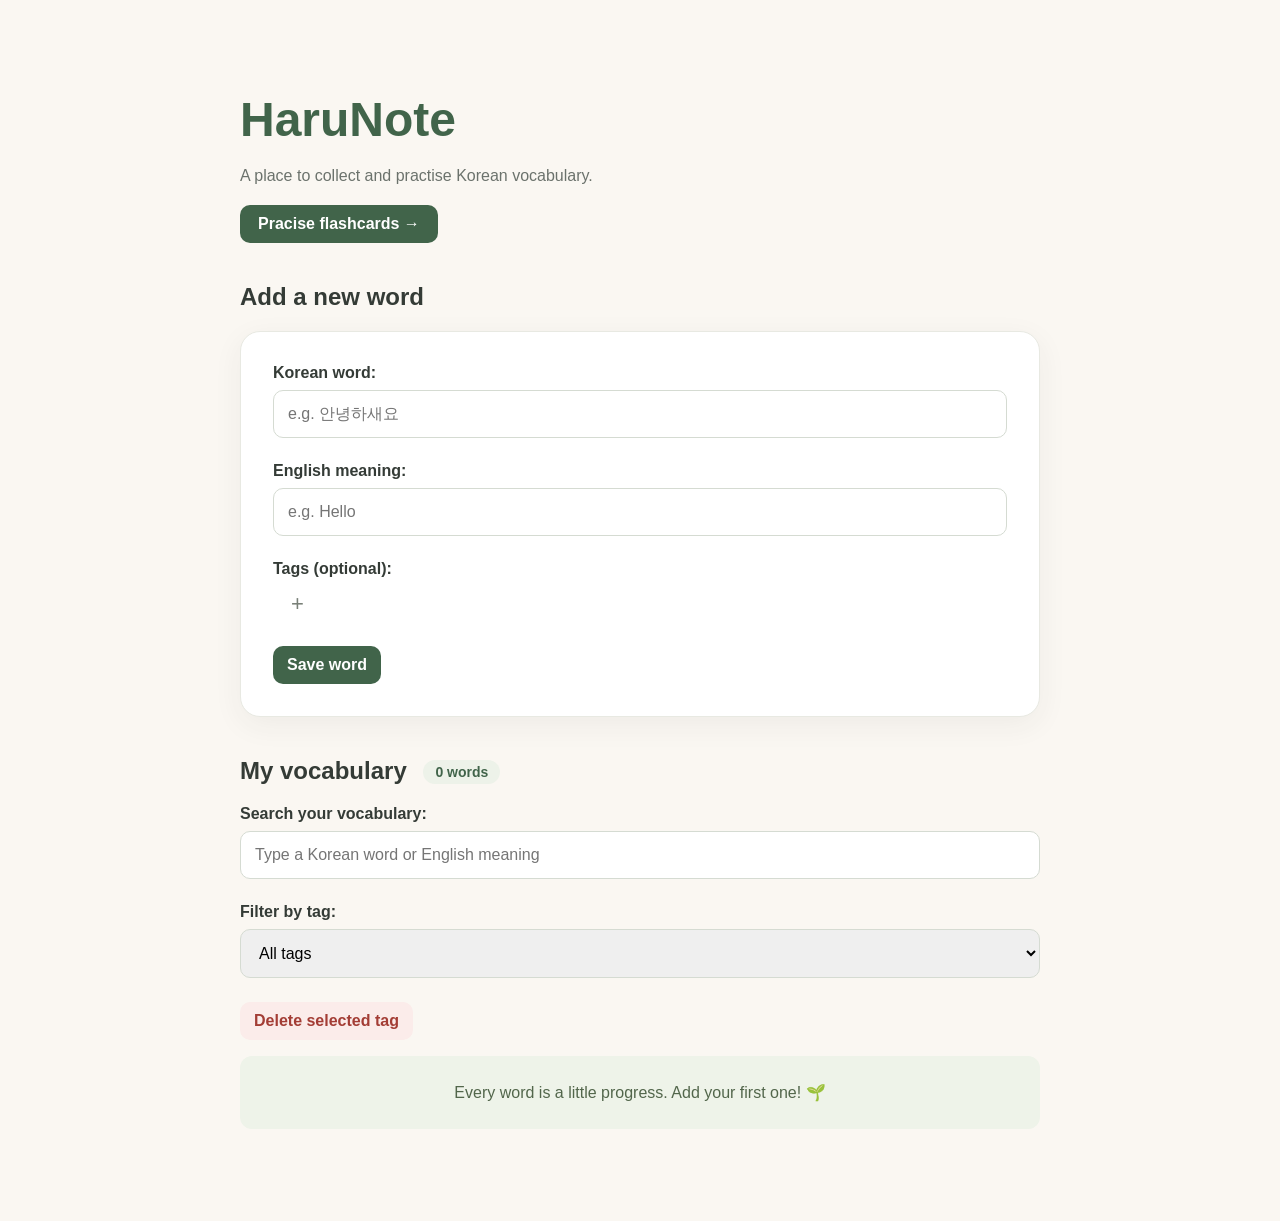
==== index.html @ 99115bb0 "Publish HaruNote initial version" ====
<!DOCTYPE html>
<html lang="en">
<head>
    <meta charset="UTF-8">
    <meta name="viewport" content="width=device-width, initial-scale=1.0">
    <title>HaruNote</title>
    <link rel="stylesheet" href="style.css">
</head>
<body>
    <h1>HaruNote</h1>
    <p>A place to collect and practise Korean vocabulary.</p>

    <a href="flashcards.html" class = "nav-link"> 
        Pracise flashcards →
    </a> 

    <h2>Add a new word</h2>

    <form id="vocabulary-form">
        <label for="korean-word">Korean word:</label>
        <input
            type="text"
            id="korean-word"
            name="korean"
            placeholder="e.g. 안녕하새요"
            required
        >
        <label for="english-meaning">English meaning:</label>
        <input
            type="text"
            id="english-meaning"
            name="meaning"
            placeholder="e.g. Hello"
            required
        >

        <label for="add-tag"> Tags (optional):</label>
       
        <div class = "tag-picker">
            <div id="selected-tags" class = "tag-list"></div>

            <button
                type = "button"
                id = "add-tag"
                aria-label = "Add a tag"
                aria-expanded= "false"
                aria-controls="tag-popover"
            >+</button>
            
            <div id="tag-popover" hidden>
                <input
                    type = "text"
                    id="tag-search"
                    placeholder="Find or create a tag"
                    aria-label="Find or create a tag"
                    autocomplete="off"
                    aria-controls="tag-options"
                >
                <div id = "tag-options"></div>
            </div>
        </div>

        <input type="hidden" id="word-tags" name="tags">

        <button type="submit">Save word</button>

        <button type ="button" id = "cancel-edit" hidden>
            Cancel editing
        </button>
    </form>

    <section>
        <h2> 
            My vocabulary
            <span id="word-count" aria-live="polite"></span>
        </h2>

        <label for="search-input"> Search your vocabulary:</label>
        <input
            type="search"
            id="search-input"
            placeholder="Type a Korean word or English meaning"
        >

        <label for="tag-filter">Filter by tag:</label>
        <select id="tag-filter">
            <option value="">All tags</option>
        </select>

        <button type="button" id="delete-tag" class="delete-button">
            Delete selected tag
        </button>

        <p id= "empty-message">
            Every word is a little progress. Add your first one! 🌱
        </p>

        <ul id="word-list"></ul>

        <p id ="no-results" hidden>
            No matching words. Try another search.
        </p>

    </section>
    <script src ="script.js"></script>

</body>
</html>
---- style.css ----
body{
    font-family: "Segoe UI", Arial, sans-serif;
    background: #faf7f2;
    color: #343b36;
    max-width: 800px;
    margin: 0 auto;
    padding: 60px 24px;
}

h1{
    color: #41644a;
    font-size: 48px;
    margin-bottom: 12px;
}

p{
    color: #6b726c;
    line-height: 1.6;
}

h2{
    font-size: 24px;
    margin-top: 40px;
}

form{
    background: #ffffff;
    padding: 32px;
    border: 1px solid #e8e9e2;
    border-radius: 20px;
    box-shadow: 0 8px 30px rgba(52,59,54,0.06);
}

label{
    display: block;
    font-weight: 600;
    margin-bottom: 8px;
}

input, select{
    box-sizing: border-box;
    width: 100%;
    padding: 14px;
    margin-bottom: 24px;
    border: 1px solid #d5dbd2;
    border-radius: 10px;
    font: inherit;
}

input:focus-visible{
    outline: 3px solid #b9d3af;
    outline-offset: 2px;
    border-color: #41644a;
}

button{
    background: #41644a;
    color: #ffffff;
    padding: 10px 14px;
    border: none;
    border-radius: 10px;
    font: inherit;
    font-weight: 600;
    cursor: pointer;
}

button:hover {
    background: #315039;
}

button:focus-visible{
    outline: 3px solid #41644a;
    outline-offset: 3px;
}

#word-list {
    list-style: none;
    padding: 0;
    display: grid;
    gap: 16px;
}

#word-list li{
    background: #ffffff;
    padding: 20px 24px;
    border: 1px solid #e7e9e2;
    border-left: 4px solid #41644a;
    border-radius: 12px;
    box-shadow: 0 4px 16px rgba(52, 59, 54, 0.04);
    font-size: 18px;
    overflow-wrap: anywhere;
}

#empty-message {
    background: #eef3e9;
    color: #52664b;
    padding: 24px;
    border-radius: 12px;
    text-align: center;
}

#word-list li{
    display : flex;
    justify-content: space-between;
    align-items: center;
    gap:16px;
}

#word-list li span{
    min-width: 0;
}

.delete-button{
    background: #fbecea;
    color: #a33d35;
}

.delete-button:hover{
    background: #f5d5d1;
}

#word-list li[hidden]{
    display: none;
}

.word-content{
    flex:1;
    min-width: 0;
}

.word-actions{
    display: flex;
    gap: 8px;
    flex-shrink: 0;
}

.word-actions button{
    padding: 6px 12px;
    font-size: 13px;
    border-radius: 8px;
}

.edit-button{
    background: #edf2e9;
    color: #41644a
}

.edit-button:hover{
    background: #dce8d5;
}

#cancel-edit{
    background: #edf2e9;
    color: #41644a;
    margin-left: 8px;
}

#cancel-edit:hover{
    background: #dce8d5
}

#word-count {
    display: inline-block;
    background: #edf2e9;
    color: #41644a;
    padding: 4px 12px;
    margin-left: 10px;
    border-radius: 999px;
    font-size: 14px;
    font-weight: 600;
    vertical-align: middle;
}

.tag-list{
    display: flex;
    flex-wrap: wrap;
    gap: 6px;
    margin-top: 10px;
}

.tag{
    background: #edf2e9;
    color: #41644a;
    padding: 3px 10px;
    border-radius: 999px;  
    font-size: 12px;
    font-weight: 600;
}

.remove-tag{
    background: transparent;
    color: inherit;
    padding: 0 4px;
    margin-left: 4px;
    font-size:14px;
}

.remove-tag:hover{
    background: #dce8d5;
}

.tag-picker{
    position: relative;
    display: flex;
    align-items: center;
    flex-wrap: wrap;
    gap: 8px;
    min-height: 36px;
    margin-bottom: 24px;
}

#selected-tags{
    margin-top:0;
}

#add-tag{
    background: transparent;
    color: #798078;
    padding: 2px 10px;
    border-radius: 6px;
    font-size: 22px;
    font-weight: 400;
}

#add-tag:hover{
    background: #edf2e9;
    color: #41644a;
}

#tag-popover{
    position: absolute;
    top: calc(100% + 8px);
    left: 0;
    z-index: 10;
    box-sizing: border-box;
    width: min(320px, 100%);
    padding: 12px;
    background: #ffffff;
    border: 1px solid #e7e9e2;
    border-radius: 12px;
    box-shadow: 0 8px 24px rgba(52, 59, 54, 0.12);
}

#tag-search{
    padding: 10px;
    margin-bottom: 0;
}

#tag-options {
    margin-top: 8px;
    max-height: 200px;
    overflow-y: auto;
}

.tag-option {
    display: block;
    width: 100%;
    background: transparent;
    color: #343b36;
    padding: 8px 10px;
    text-align: left;
    font-size: 14px;
    font-weight: 400;
}

.tag-option:hover {
    background: #edf2e9;
}

.nav-link{
    display: inline-flex;
    align-items: center;
    padding: 10px 18px;
    background: #41644a;
    color: #ffffff;
    border-radius: 10px;
    text-decoration: none;
    font-weight: 600;
}

.nav-link:hover{
    background: #315039;
}

.nav-link:focus-visible{
    outline: 3px solid #41644a;
    outline-offset: 3px;
}

.back-link{
    background: #edf2e9;
    color: #41644a;
}

.back-link:hover{
    background: #dce8d5;
}

.review-card{
    background:#ffffff;
    border: 1px solid #e7e9a2;
    border-radius: 24px;
    padding: clamp(24px, 5vw, 48px);
    text-align: center;
    box-shadow: 0 12px 36px rgba(52, 59, 54, 0.07)
}

.review-label{
    font-size: 12px;
    font-weight: 600;
    letter-spacing: 2px;
}

#flashcard-korean{
    font-size: clamp(36px, 8vw, 64px);
    margin: 28px 0;
    overflow-wrap: anywhere;
}

#flashcard-meaning{
    color: #41644a;
    font-size: 24px;
    overflow-wrap: anywhere;
}

.review-actions{
    display: flex;
    justify-content: center;
    flex-wrap: wrap;
    gap: 12px;
    margin-top: 32px;
}

#review-progress {
    color: #6b726c;
    font-size: 14px;
}

#review-empty {
    padding: 32px;
    background: #edf2e9;
    border-radius: 16px;
    text-align: center;
}

@media (max-width: 600px){
    body{
        padding: 32px 16px;
    }

    h1{
        font-size: 36px;
    }

    form{
        padding: 24px;
    }
    
    #word-list li{
        flex-direction: column;
        align-items: stretch;
    }

    .word-actions{
        justify-content: flex-end;
    }

    #vocabulary-form > button{
        width: 100%;
    }

    #cancel-edit{
        margin-left: 0;
        margin-top: 8px;
    }
}
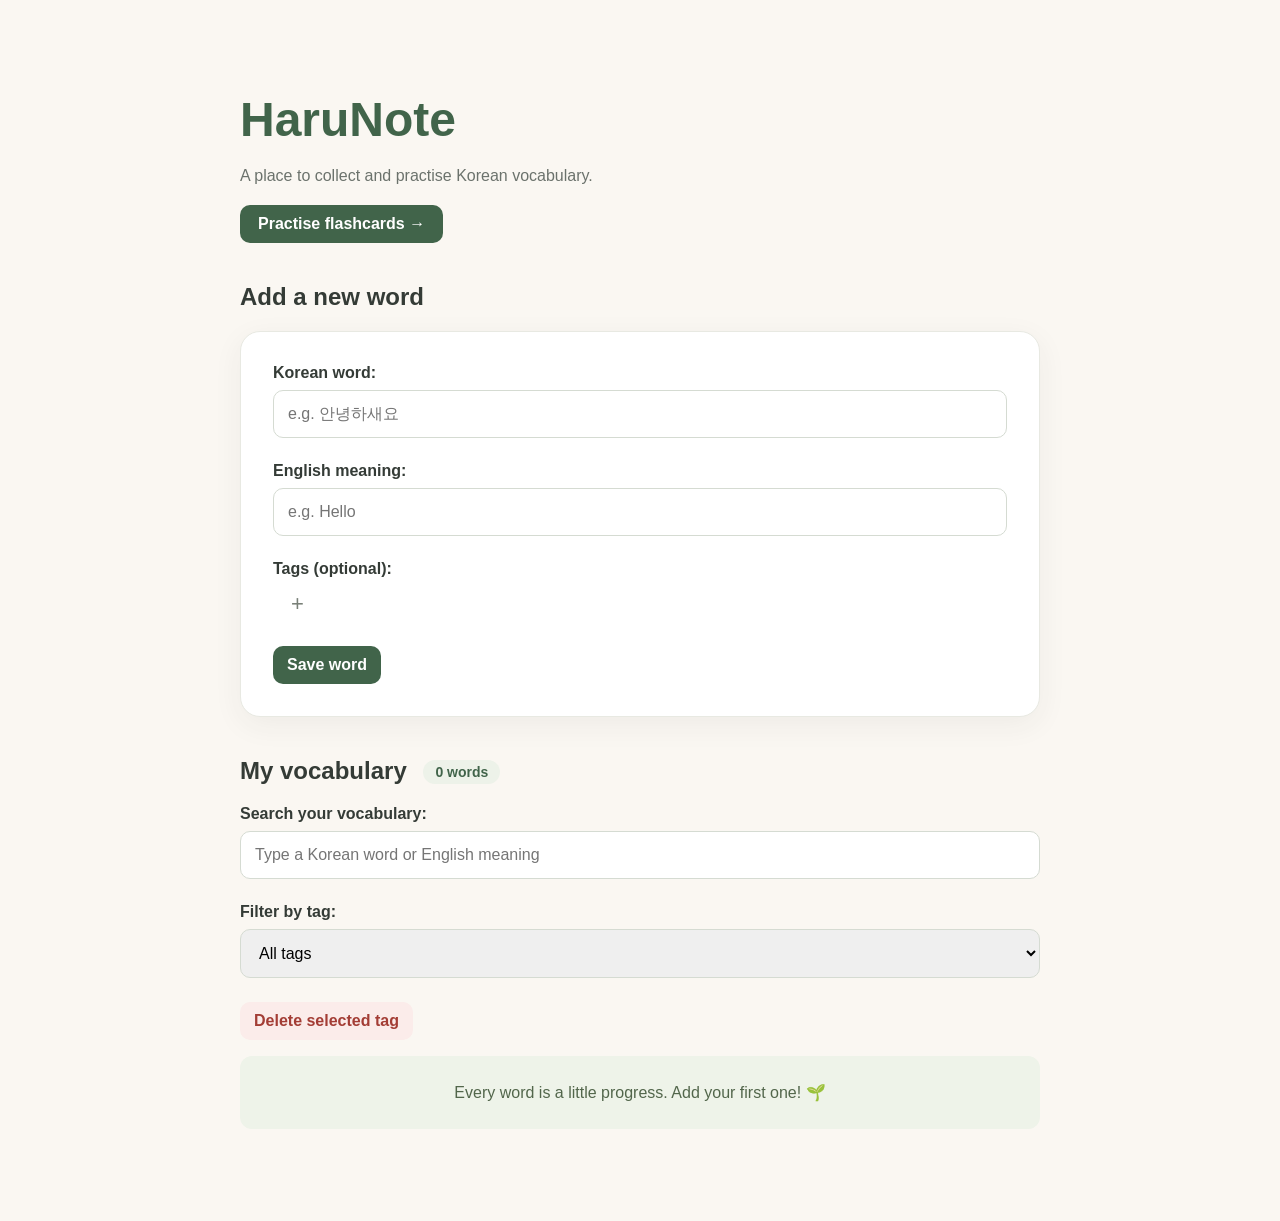
==== commit ae736105: "Fix typo" ====
--- a/index.html
+++ b/index.html
@@ -11,7 +11,7 @@
     <p>A place to collect and practise Korean vocabulary.</p>
 
     <a href="flashcards.html" class = "nav-link"> 
-        Pracise flashcards →
+        Practise flashcards →
     </a> 
 
     <h2>Add a new word</h2>
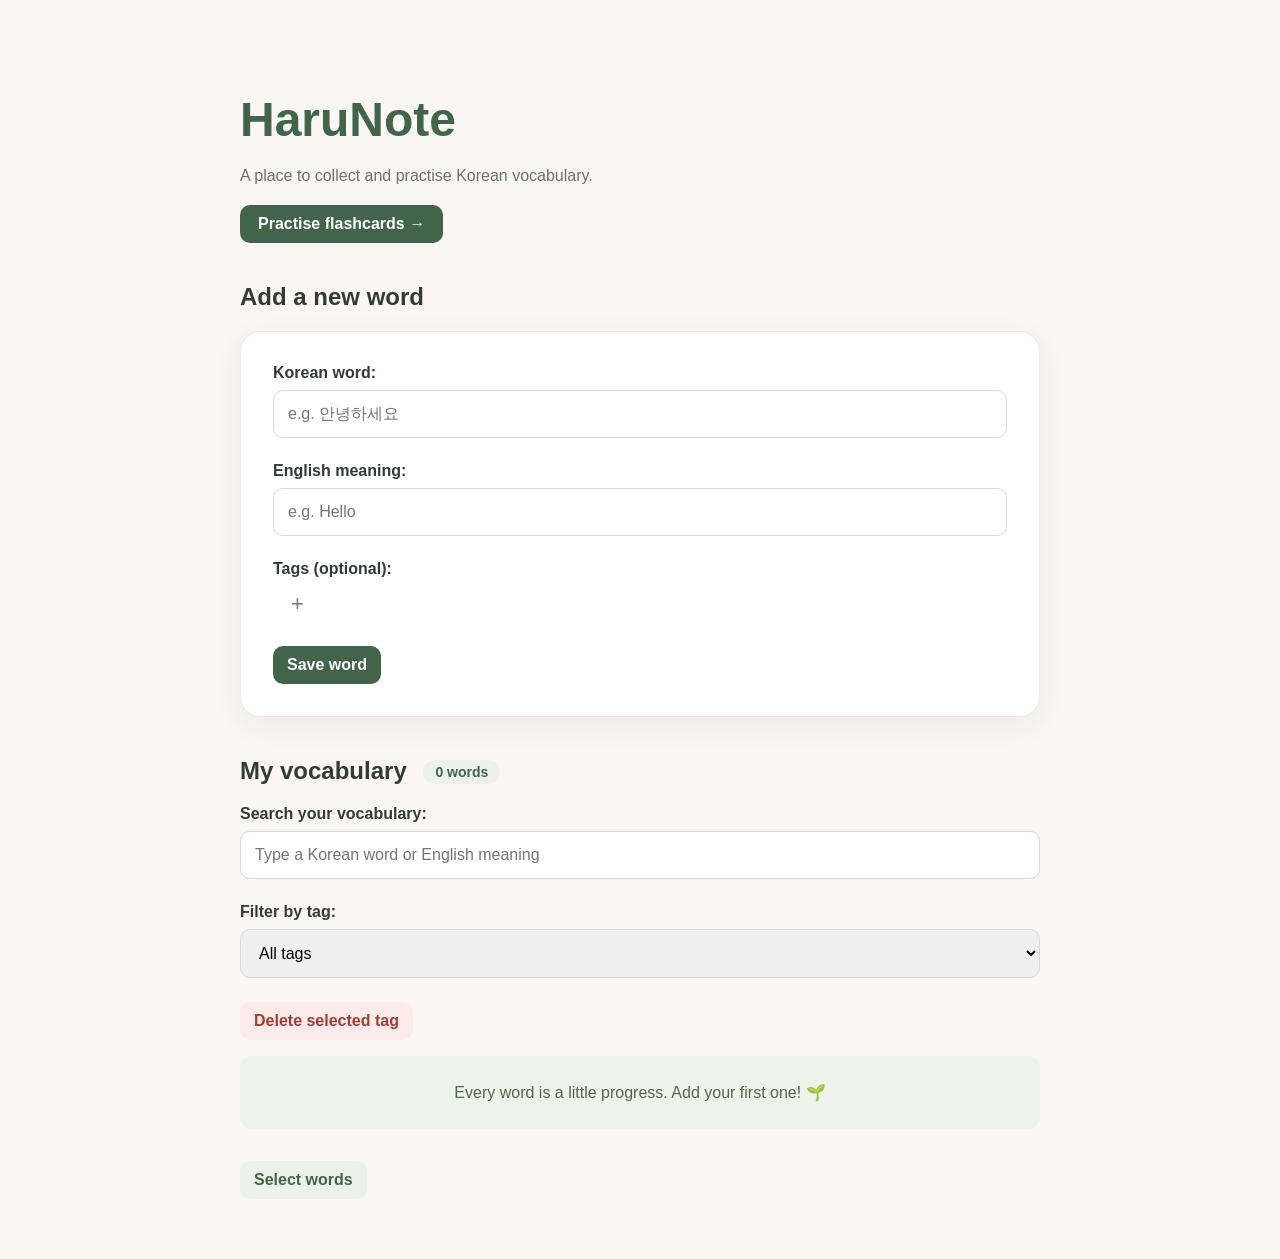
==== commit 289cb894: "Add selected-word practice, review ratings, difficult-word retries, round completion feedback, and i" ====
--- a/index.html
+++ b/index.html
@@ -1,108 +1,130 @@
-<!DOCTYPE html>
-<html lang="en">
-<head>
-    <meta charset="UTF-8">
-    <meta name="viewport" content="width=device-width, initial-scale=1.0">
-    <title>HaruNote</title>
-    <link rel="stylesheet" href="style.css">
-</head>
-<body>
-    <h1>HaruNote</h1>
-    <p>A place to collect and practise Korean vocabulary.</p>
-
-    <a href="flashcards.html" class = "nav-link"> 
-        Practise flashcards →
-    </a> 
-
-    <h2>Add a new word</h2>
-
-    <form id="vocabulary-form">
-        <label for="korean-word">Korean word:</label>
-        <input
-            type="text"
-            id="korean-word"
-            name="korean"
-            placeholder="e.g. 안녕하새요"
-            required
-        >
-        <label for="english-meaning">English meaning:</label>
-        <input
-            type="text"
-            id="english-meaning"
-            name="meaning"
-            placeholder="e.g. Hello"
-            required
-        >
-
-        <label for="add-tag"> Tags (optional):</label>
-       
-        <div class = "tag-picker">
-            <div id="selected-tags" class = "tag-list"></div>
-
-            <button
-                type = "button"
-                id = "add-tag"
-                aria-label = "Add a tag"
-                aria-expanded= "false"
-                aria-controls="tag-popover"
-            >+</button>
-            
-            <div id="tag-popover" hidden>
-                <input
-                    type = "text"
-                    id="tag-search"
-                    placeholder="Find or create a tag"
-                    aria-label="Find or create a tag"
-                    autocomplete="off"
-                    aria-controls="tag-options"
-                >
-                <div id = "tag-options"></div>
-            </div>
-        </div>
-
-        <input type="hidden" id="word-tags" name="tags">
-
-        <button type="submit">Save word</button>
-
-        <button type ="button" id = "cancel-edit" hidden>
-            Cancel editing
-        </button>
-    </form>
-
-    <section>
-        <h2> 
-            My vocabulary
-            <span id="word-count" aria-live="polite"></span>
-        </h2>
-
-        <label for="search-input"> Search your vocabulary:</label>
-        <input
-            type="search"
-            id="search-input"
-            placeholder="Type a Korean word or English meaning"
-        >
-
-        <label for="tag-filter">Filter by tag:</label>
-        <select id="tag-filter">
-            <option value="">All tags</option>
-        </select>
-
-        <button type="button" id="delete-tag" class="delete-button">
-            Delete selected tag
-        </button>
-
-        <p id= "empty-message">
-            Every word is a little progress. Add your first one! 🌱
-        </p>
-
-        <ul id="word-list"></ul>
-
-        <p id ="no-results" hidden>
-            No matching words. Try another search.
-        </p>
-
-    </section>
-    <script src ="script.js"></script>
-
-</body>
+<!DOCTYPE html>
+<html lang="en">
+<head>
+    <meta charset="UTF-8">
+    <meta name="viewport" content="width=device-width, initial-scale=1.0">
+    <title>HaruNote</title>
+    <link rel="stylesheet" href="style.css">
+</head>
+<body>
+    <h1>HaruNote</h1>
+    <p>A place to collect and practise Korean vocabulary.</p>
+
+    <a href="flashcards.html" class = "nav-link"> 
+        Practise flashcards →
+    </a> 
+
+    <h2>Add a new word</h2>
+
+    <form id="vocabulary-form">
+        <label for="korean-word">Korean word:</label>
+        <input
+            type="text"
+            id="korean-word"
+            name="korean"
+            placeholder="e.g. 안녕하세요"
+            required
+        >
+        <label for="english-meaning">English meaning:</label>
+        <input
+            type="text"
+            id="english-meaning"
+            name="meaning"
+            placeholder="e.g. Hello"
+            required
+        >
+
+        <label for="add-tag"> Tags (optional):</label>
+       
+        <div class = "tag-picker">
+            <div id="selected-tags" class = "tag-list"></div>
+
+            <button
+                type = "button"
+                id = "add-tag"
+                aria-label = "Add a tag"
+                aria-expanded= "false"
+                aria-controls="tag-popover"
+            >+</button>
+            
+            <div id="tag-popover" hidden>
+                <input
+                    type = "text"
+                    id="tag-search"
+                    placeholder="Find or create a tag"
+                    aria-label="Find or create a tag"
+                    autocomplete="off"
+                    aria-controls="tag-options"
+                >
+                <div id = "tag-options"></div>
+            </div>
+        </div>
+
+        <input type="hidden" id="word-tags" name="tags">
+
+        <button type="submit">Save word</button>
+
+        <button type ="button" id = "cancel-edit" hidden>
+            Cancel editing
+        </button>
+    </form>
+
+    <section>
+        <h2> 
+            My vocabulary
+            <span id="word-count" aria-live="polite"></span>
+        </h2>
+
+        <label for="search-input"> Search your vocabulary:</label>
+        <input
+            type="search"
+            id="search-input"
+            placeholder="Type a Korean word or English meaning"
+        >
+
+        <label for="tag-filter">Filter by tag:</label>
+        <select id="tag-filter">
+            <option value="">All tags</option>
+        </select>
+
+        <button type="button" id="delete-tag" class="delete-button">
+            Delete selected tag
+        </button>
+
+        <p id= "empty-message">
+            Every word is a little progress. Add your first one! 🌱
+        </p>
+
+        <ul id="word-list"></ul>
+
+        <button type = "button" id = "toggle-selection" class = "edit-button" aria-expanded="false" aria-controls="selection-controls">
+            Select words
+        </button>
+
+        <div id = "selection-controls" class = "selection-toolbar" hidden>
+            <span id = "selection-count" role = "status">
+                0 words selected
+            </span>
+
+            <button type = "button" id = "select-visible" class = "edit-button" disabled>
+                Select All
+            </button>
+
+            <button type = "button" id = "clear-selection" class = "edit-button" disabled>
+                Clear
+            </button>
+
+            <button type = "button" id = "practice-selected" disabled>
+                Practise selected
+            </button>
+        </div>
+
+        <p id ="no-results" hidden>
+            No matching words. Try another search.
+        </p>
+
+    </section>
+    <script src ="script.js"></script>
+
+</body>
 </html>
--- a/style.css
+++ b/style.css
@@ -1,376 +1,501 @@
-body{
-    font-family: "Segoe UI", Arial, sans-serif;
-    background: #faf7f2;
-    color: #343b36;
-    max-width: 800px;
-    margin: 0 auto;
-    padding: 60px 24px;
-}
-
-h1{
-    color: #41644a;
-    font-size: 48px;
-    margin-bottom: 12px;
-}
-
-p{
-    color: #6b726c;
-    line-height: 1.6;
-}
-
-h2{
-    font-size: 24px;
-    margin-top: 40px;
-}
-
-form{
-    background: #ffffff;
-    padding: 32px;
-    border: 1px solid #e8e9e2;
-    border-radius: 20px;
-    box-shadow: 0 8px 30px rgba(52,59,54,0.06);
-}
-
-label{
-    display: block;
-    font-weight: 600;
-    margin-bottom: 8px;
-}
-
-input, select{
-    box-sizing: border-box;
-    width: 100%;
-    padding: 14px;
-    margin-bottom: 24px;
-    border: 1px solid #d5dbd2;
-    border-radius: 10px;
-    font: inherit;
-}
-
-input:focus-visible{
-    outline: 3px solid #b9d3af;
-    outline-offset: 2px;
-    border-color: #41644a;
-}
-
-button{
-    background: #41644a;
-    color: #ffffff;
-    padding: 10px 14px;
-    border: none;
-    border-radius: 10px;
-    font: inherit;
-    font-weight: 600;
-    cursor: pointer;
-}
-
-button:hover {
-    background: #315039;
-}
-
-button:focus-visible{
-    outline: 3px solid #41644a;
-    outline-offset: 3px;
-}
-
-#word-list {
-    list-style: none;
-    padding: 0;
-    display: grid;
-    gap: 16px;
-}
-
-#word-list li{
-    background: #ffffff;
-    padding: 20px 24px;
-    border: 1px solid #e7e9e2;
-    border-left: 4px solid #41644a;
-    border-radius: 12px;
-    box-shadow: 0 4px 16px rgba(52, 59, 54, 0.04);
-    font-size: 18px;
-    overflow-wrap: anywhere;
-}
-
-#empty-message {
-    background: #eef3e9;
-    color: #52664b;
-    padding: 24px;
-    border-radius: 12px;
-    text-align: center;
-}
-
-#word-list li{
-    display : flex;
-    justify-content: space-between;
-    align-items: center;
-    gap:16px;
-}
-
-#word-list li span{
-    min-width: 0;
-}
-
-.delete-button{
-    background: #fbecea;
-    color: #a33d35;
-}
-
-.delete-button:hover{
-    background: #f5d5d1;
-}
-
-#word-list li[hidden]{
-    display: none;
-}
-
-.word-content{
-    flex:1;
-    min-width: 0;
-}
-
-.word-actions{
-    display: flex;
-    gap: 8px;
-    flex-shrink: 0;
-}
-
-.word-actions button{
-    padding: 6px 12px;
-    font-size: 13px;
-    border-radius: 8px;
-}
-
-.edit-button{
-    background: #edf2e9;
-    color: #41644a
-}
-
-.edit-button:hover{
-    background: #dce8d5;
-}
-
-#cancel-edit{
-    background: #edf2e9;
-    color: #41644a;
-    margin-left: 8px;
-}
-
-#cancel-edit:hover{
-    background: #dce8d5
-}
-
-#word-count {
-    display: inline-block;
-    background: #edf2e9;
-    color: #41644a;
-    padding: 4px 12px;
-    margin-left: 10px;
-    border-radius: 999px;
-    font-size: 14px;
-    font-weight: 600;
-    vertical-align: middle;
-}
-
-.tag-list{
-    display: flex;
-    flex-wrap: wrap;
-    gap: 6px;
-    margin-top: 10px;
-}
-
-.tag{
-    background: #edf2e9;
-    color: #41644a;
-    padding: 3px 10px;
-    border-radius: 999px;  
-    font-size: 12px;
-    font-weight: 600;
-}
-
-.remove-tag{
-    background: transparent;
-    color: inherit;
-    padding: 0 4px;
-    margin-left: 4px;
-    font-size:14px;
-}
-
-.remove-tag:hover{
-    background: #dce8d5;
-}
-
-.tag-picker{
-    position: relative;
-    display: flex;
-    align-items: center;
-    flex-wrap: wrap;
-    gap: 8px;
-    min-height: 36px;
-    margin-bottom: 24px;
-}
-
-#selected-tags{
-    margin-top:0;
-}
-
-#add-tag{
-    background: transparent;
-    color: #798078;
-    padding: 2px 10px;
-    border-radius: 6px;
-    font-size: 22px;
-    font-weight: 400;
-}
-
-#add-tag:hover{
-    background: #edf2e9;
-    color: #41644a;
-}
-
-#tag-popover{
-    position: absolute;
-    top: calc(100% + 8px);
-    left: 0;
-    z-index: 10;
-    box-sizing: border-box;
-    width: min(320px, 100%);
-    padding: 12px;
-    background: #ffffff;
-    border: 1px solid #e7e9e2;
-    border-radius: 12px;
-    box-shadow: 0 8px 24px rgba(52, 59, 54, 0.12);
-}
-
-#tag-search{
-    padding: 10px;
-    margin-bottom: 0;
-}
-
-#tag-options {
-    margin-top: 8px;
-    max-height: 200px;
-    overflow-y: auto;
-}
-
-.tag-option {
-    display: block;
-    width: 100%;
-    background: transparent;
-    color: #343b36;
-    padding: 8px 10px;
-    text-align: left;
-    font-size: 14px;
-    font-weight: 400;
-}
-
-.tag-option:hover {
-    background: #edf2e9;
-}
-
-.nav-link{
-    display: inline-flex;
-    align-items: center;
-    padding: 10px 18px;
-    background: #41644a;
-    color: #ffffff;
-    border-radius: 10px;
-    text-decoration: none;
-    font-weight: 600;
-}
-
-.nav-link:hover{
-    background: #315039;
-}
-
-.nav-link:focus-visible{
-    outline: 3px solid #41644a;
-    outline-offset: 3px;
-}
-
-.back-link{
-    background: #edf2e9;
-    color: #41644a;
-}
-
-.back-link:hover{
-    background: #dce8d5;
-}
-
-.review-card{
-    background:#ffffff;
-    border: 1px solid #e7e9a2;
-    border-radius: 24px;
-    padding: clamp(24px, 5vw, 48px);
-    text-align: center;
-    box-shadow: 0 12px 36px rgba(52, 59, 54, 0.07)
-}
-
-.review-label{
-    font-size: 12px;
-    font-weight: 600;
-    letter-spacing: 2px;
-}
-
-#flashcard-korean{
-    font-size: clamp(36px, 8vw, 64px);
-    margin: 28px 0;
-    overflow-wrap: anywhere;
-}
-
-#flashcard-meaning{
-    color: #41644a;
-    font-size: 24px;
-    overflow-wrap: anywhere;
-}
-
-.review-actions{
-    display: flex;
-    justify-content: center;
-    flex-wrap: wrap;
-    gap: 12px;
-    margin-top: 32px;
-}
-
-#review-progress {
-    color: #6b726c;
-    font-size: 14px;
-}
-
-#review-empty {
-    padding: 32px;
-    background: #edf2e9;
-    border-radius: 16px;
-    text-align: center;
-}
-
-@media (max-width: 600px){
-    body{
-        padding: 32px 16px;
-    }
-
-    h1{
-        font-size: 36px;
-    }
-
-    form{
-        padding: 24px;
-    }
-    
-    #word-list li{
-        flex-direction: column;
-        align-items: stretch;
-    }
-
-    .word-actions{
-        justify-content: flex-end;
-    }
-
-    #vocabulary-form > button{
-        width: 100%;
-    }
-
-    #cancel-edit{
-        margin-left: 0;
-        margin-top: 8px;
-    }
-}
+body{
+    font-family: "Segoe UI", Arial, sans-serif;
+    background: #faf7f2;
+    color: #343b36;
+    max-width: 800px;
+    margin: 0 auto;
+    padding: 60px 24px;
+}
+
+h1{
+    color: #41644a;
+    font-size: 48px;
+    margin-bottom: 12px;
+}
+
+p{
+    color: #6b726c;
+    line-height: 1.6;
+}
+
+h2{
+    font-size: 24px;
+    margin-top: 40px;
+}
+
+form{
+    background: #ffffff;
+    padding: 32px;
+    border: 1px solid #e8e9e2;
+    border-radius: 20px;
+    box-shadow: 0 8px 30px rgba(52,59,54,0.06);
+}
+
+label{
+    display: block;
+    font-weight: 600;
+    margin-bottom: 8px;
+}
+
+input, select{
+    box-sizing: border-box;
+    width: 100%;
+    padding: 14px;
+    margin-bottom: 24px;
+    border: 1px solid #d5dbd2;
+    border-radius: 10px;
+    font: inherit;
+}
+
+input:focus-visible{
+    outline: 3px solid #b9d3af;
+    outline-offset: 2px;
+    border-color: #41644a;
+}
+
+button{
+    background: #41644a;
+    color: #ffffff;
+    padding: 10px 14px;
+    border: none;
+    border-radius: 10px;
+    font: inherit;
+    font-weight: 600;
+    cursor: pointer;
+}
+
+button:hover {
+    background: #315039;
+}
+
+button:focus-visible{
+    outline: 3px solid #41644a;
+    outline-offset: 3px;
+}
+
+#word-list {
+    list-style: none;
+    padding: 0;
+    display: grid;
+    gap: 16px;
+}
+
+#word-list li{
+    background: #ffffff;
+    padding: 20px 24px;
+    border: 1px solid #e7e9e2;
+    border-left: 4px solid #41644a;
+    border-radius: 12px;
+    box-shadow: 0 4px 16px rgba(52, 59, 54, 0.04);
+    font-size: 18px;
+    overflow-wrap: anywhere;
+}
+
+#empty-message {
+    background: #eef3e9;
+    color: #52664b;
+    padding: 24px;
+    border-radius: 12px;
+    text-align: center;
+}
+
+#word-list li{
+    display : flex;
+    justify-content: space-between;
+    align-items: center;
+    gap:16px;
+}
+
+#word-list li span{
+    min-width: 0;
+}
+
+.delete-button{
+    background: #fbecea;
+    color: #a33d35;
+}
+
+.delete-button:hover{
+    background: #f5d5d1;
+}
+
+#word-list li[hidden]{
+    display: none;
+}
+
+.word-content{
+    flex:1;
+    min-width: 0;
+}
+
+.word-actions{
+    display: flex;
+    gap: 8px;
+    flex-shrink: 0;
+}
+
+.word-actions button{
+    padding: 6px 12px;
+    font-size: 13px;
+    border-radius: 8px;
+}
+
+.edit-button{
+    background: #edf2e9;
+    color: #41644a
+}
+
+.edit-button:hover{
+    background: #dce8d5;
+}
+
+#cancel-edit{
+    background: #edf2e9;
+    color: #41644a;
+    margin-left: 8px;
+}
+
+#cancel-edit:hover{
+    background: #dce8d5
+}
+
+#word-count {
+    display: inline-block;
+    background: #edf2e9;
+    color: #41644a;
+    padding: 4px 12px;
+    margin-left: 10px;
+    border-radius: 999px;
+    font-size: 14px;
+    font-weight: 600;
+    vertical-align: middle;
+}
+
+.tag-list{
+    display: flex;
+    flex-wrap: wrap;
+    gap: 6px;
+    margin-top: 10px;
+}
+
+.tag{
+    background: #edf2e9;
+    color: #41644a;
+    padding: 3px 10px;
+    border-radius: 999px;  
+    font-size: 12px;
+    font-weight: 600;
+}
+
+.remove-tag{
+    background: transparent;
+    color: inherit;
+    padding: 0 4px;
+    margin-left: 4px;
+    font-size:14px;
+}
+
+.remove-tag:hover{
+    background: #dce8d5;
+}
+
+.tag-picker{
+    position: relative;
+    display: flex;
+    align-items: center;
+    flex-wrap: wrap;
+    gap: 8px;
+    min-height: 36px;
+    margin-bottom: 24px;
+}
+
+#selected-tags{
+    margin-top:0;
+}
+
+#add-tag{
+    background: transparent;
+    color: #798078;
+    padding: 2px 10px;
+    border-radius: 6px;
+    font-size: 22px;
+    font-weight: 400;
+}
+
+#add-tag:hover{
+    background: #edf2e9;
+    color: #41644a;
+}
+
+#tag-popover{
+    position: absolute;
+    top: calc(100% + 8px);
+    left: 0;
+    z-index: 10;
+    box-sizing: border-box;
+    width: min(320px, 100%);
+    padding: 12px;
+    background: #ffffff;
+    border: 1px solid #e7e9e2;
+    border-radius: 12px;
+    box-shadow: 0 8px 24px rgba(52, 59, 54, 0.12);
+}
+
+#tag-search{
+    padding: 10px;
+    margin-bottom: 0;
+}
+
+#tag-options {
+    margin-top: 8px;
+    max-height: 200px;
+    overflow-y: auto;
+}
+
+.tag-option {
+    display: block;
+    width: 100%;
+    background: transparent;
+    color: #343b36;
+    padding: 8px 10px;
+    text-align: left;
+    font-size: 14px;
+    font-weight: 400;
+}
+
+.tag-option:hover {
+    background: #edf2e9;
+}
+
+.nav-link{
+    display: inline-flex;
+    align-items: center;
+    padding: 10px 18px;
+    background: #41644a;
+    color: #ffffff;
+    border-radius: 10px;
+    text-decoration: none;
+    font-weight: 600;
+}
+
+.nav-link:hover{
+    background: #315039;
+}
+
+.nav-link:focus-visible{
+    outline: 3px solid #41644a;
+    outline-offset: 3px;
+}
+
+.back-link{
+    background: #edf2e9;
+    color: #41644a;
+}
+
+.back-link:hover{
+    background: #dce8d5;
+}
+
+.review-card{
+    background:#ffffff;
+    border: 1px solid #e7e9e2;
+    border-radius: 24px;
+    padding: clamp(24px, 5vw, 48px);
+    text-align: center;
+    box-shadow: 0 12px 36px rgba(52, 59, 54, 0.07)
+}
+
+.review-label{
+    font-size: 12px;
+    font-weight: 600;
+    letter-spacing: 2px;
+}
+
+#flashcard-korean{
+    font-size: clamp(36px, 8vw, 64px);
+    margin: 28px 0;
+    overflow-wrap: anywhere;
+}
+
+#flashcard-meaning{
+    color: #41644a;
+    font-size: 24px;
+    overflow-wrap: anywhere;
+}
+
+.review-actions{
+    display: flex;
+    justify-content: center;
+    flex-wrap: wrap;
+    gap: 12px;
+    margin-top: 32px;
+}
+
+#review-progress {
+    color: #6b726c;
+    font-size: 14px;
+}
+
+#review-empty {
+    padding: 32px;
+    background: #edf2e9;
+    border-radius: 16px;
+    text-align: center;
+}
+
+#review-stats{
+    background: #edf2e9;
+    color: #41644a;
+    padding: 12px 16px;
+    border-radius: 12px;
+    font-size: 14px;
+}
+
+
+.review-toolbar{
+    display: flex;
+    justify-content: flex-end;
+    flex-wrap: wrap;
+    gap:10px;
+    margin: 20px 0 24px;
+}
+
+.review-toolbar button{
+    padding: 10px 14px;
+    font-size: 14px;
+}
+
+.review-toolbar button:disabled{
+    opacity: 0.45;
+    cursor: not-allowed;
+}
+
+#review-complete{
+    background: #ffffff;
+    border: 1px solid #e1e7dc;
+    border-radius: 24px;
+    padding: 40px 24px;
+    margin-top: 24px;
+    text-align: center;
+    box-shadow: 0 12px 32px rgba(52,29,54,0.06);
+}
+
+.completion-mark{
+    display:grid;
+    place-items: center;
+    width: 64px;
+    height: 64px;
+    margin: 0 auto;
+    background: #edf2e9;
+    color: #41644a;
+    border-radius: 50%;
+    font-size: 30px;
+}
+
+#review-complete h2{
+    margin: 20px 0 10px;
+    color: #343b36;
+    font-size: 28px;
+}
+
+#review-complete p{
+    max-width: 380px;
+    margin: 0 auto;
+    color: #6b726c;
+    font-size: 16px;
+}
+
+#review-toolbar{
+    justify-content: center;
+    margin: 20px 0 28px;
+}
+
+#restart-review{
+    background: #41644a;
+    color: #ffffff;
+}
+
+#restart-review:hover{
+    background: #315039;
+}
+
+.selection-toolbar{
+    display: flex;
+    align-items: center;
+    flex-wrap: wrap;
+    gap: 10px;
+    padding: 16px;
+    margin: 16px 0;
+    background: #ffffff;
+    border: 1px solid #e7e9e2;
+    border-radius: 8px;
+}
+
+#selection-count{
+    flex: 1;
+    min-width: 140px;
+    color: #6b726c;
+    font-size: 14px;
+}
+
+.selection-toolbar button{
+    padding: 8px 12px;
+    font-size: 14px;
+}
+
+.selection-toolbar button:disabled{
+    opacity: 0.45;
+    cursor: not-allowed;
+}
+
+.word-main{
+    display: flex;
+    align-items: center;
+    gap: 12px;
+    flex: 1;
+    min-width: 0;
+}
+
+.word-checkbox{
+    width: 18px;
+    height: 18px;
+    padding: 0;
+    margin: 0;
+    flex-shrink: 0;
+    accent-color: #41644a;
+}
+
+.selection-toolbar[hidden]{
+    display: none;
+}
+@media (max-width: 600px){
+    body{
+        padding: 32px 16px;
+    }
+
+    h1{
+        font-size: 36px;
+    }
+
+    form{
+        padding: 24px;
+    }
+    
+    #word-list li{
+        flex-direction: column;
+        align-items: stretch;
+    }
+
+    .word-actions{
+        justify-content: flex-end;
+    }
+
+    #vocabulary-form > button{
+        width: 100%;
+    }
+
+    #cancel-edit{
+        margin-left: 0;
+        margin-top: 8px;
+    }
+}
